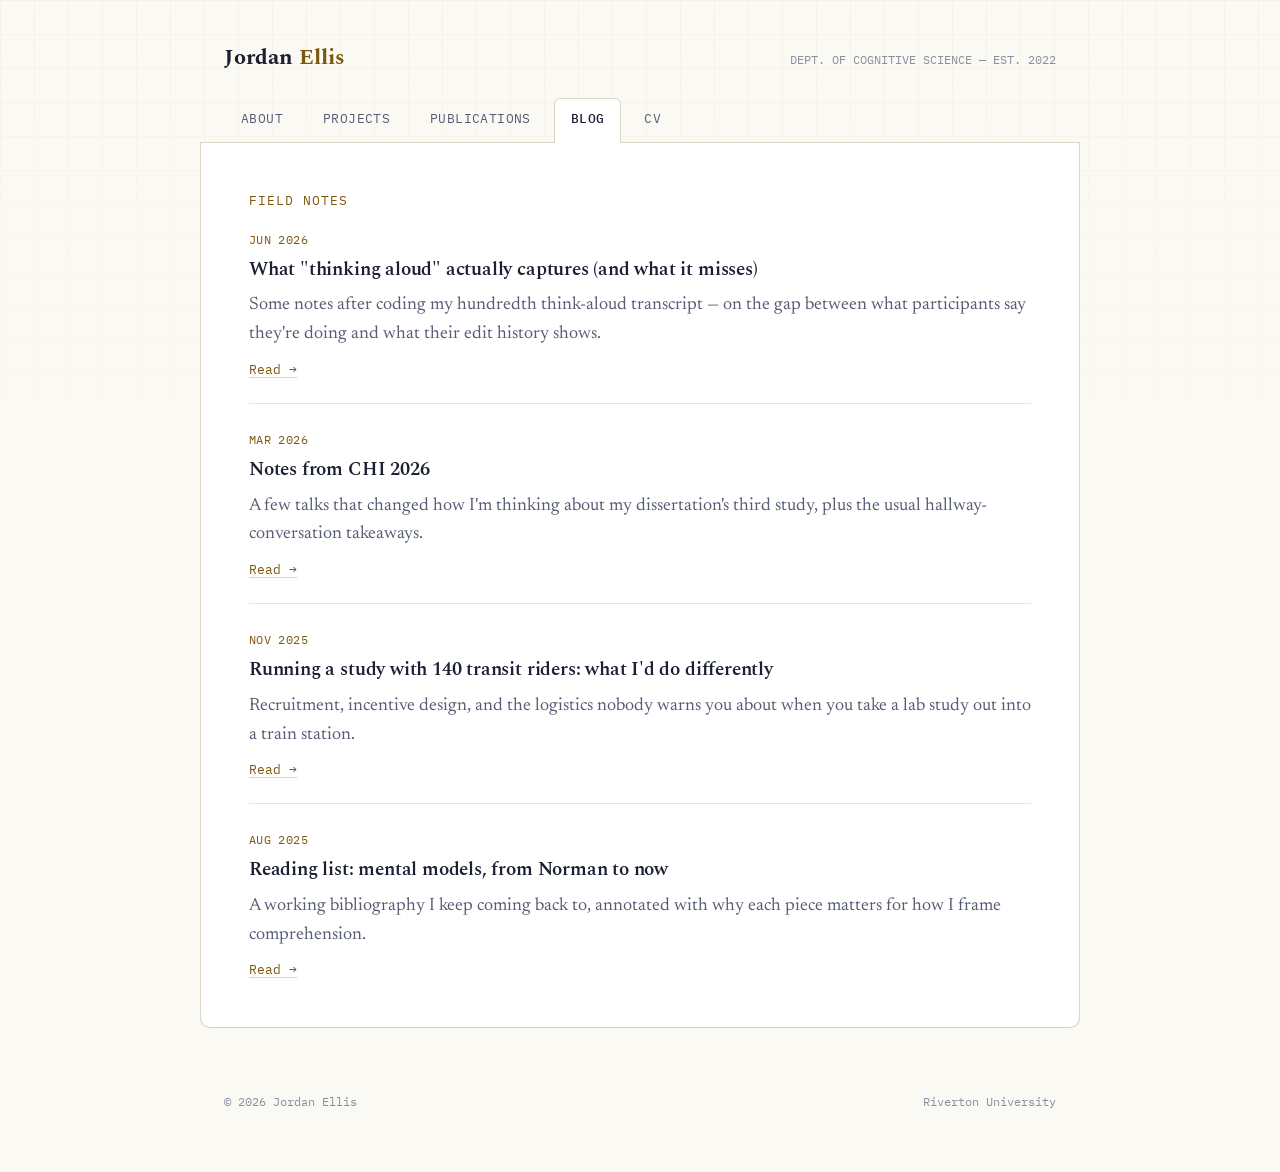
==== blog.html @ 9df5ab48 "redoing from scratch" ====
<!DOCTYPE html>
<html lang="en">
<head>
<meta charset="UTF-8">
<meta name="viewport" content="width=device-width, initial-scale=1.0">
<title>Blog — Jordan Ellis</title>
<link rel="stylesheet" href="style.css">
</head>
<body>

<header class="site-header">
  <div class="masthead">
    <div class="id">Jordan <span>Ellis</span></div>
    <div class="catalog-no">DEPT. OF COGNITIVE SCIENCE — EST. 2022</div>
  </div>
  <nav class="tabs">
    <a href="index.html">About</a>
    <a href="projects.html">Projects</a>
    <a href="publications.html">Publications</a>
    <a href="blog.html" class="active">Blog</a>
    <a href="cv.html">CV</a>
  </nav>
</header>

<main>
  <div class="sheet">
    <div class="eyebrow section-title">Field notes</div>

    <div class="stack">

      <div class="entry">
        <div class="entry-meta">JUN 2026</div>
        <h3>What "thinking aloud" actually captures (and what it misses)</h3>
        <p>Some notes after coding my hundredth think-aloud transcript — on the gap
        between what participants say they're doing and what their edit history shows.</p>
        <div class="links"><a href="#">Read →</a></div>
      </div>

      <div class="entry">
        <div class="entry-meta">MAR 2026</div>
        <h3>Notes from CHI 2026</h3>
        <p>A few talks that changed how I'm thinking about my dissertation's third study,
        plus the usual hallway-conversation takeaways.</p>
        <div class="links"><a href="#">Read →</a></div>
      </div>

      <div class="entry">
        <div class="entry-meta">NOV 2025</div>
        <h3>Running a study with 140 transit riders: what I'd do differently</h3>
        <p>Recruitment, incentive design, and the logistics nobody warns you about when
        you take a lab study out into a train station.</p>
        <div class="links"><a href="#">Read →</a></div>
      </div>

      <div class="entry">
        <div class="entry-meta">AUG 2025</div>
        <h3>Reading list: mental models, from Norman to now</h3>
        <p>A working bibliography I keep coming back to, annotated with why each piece
        matters for how I frame comprehension.</p>
        <div class="links"><a href="#">Read →</a></div>
      </div>

    </div>
  </div>
</main>

<footer>
  <span>© 2026 Jordan Ellis</span>
  <span>Riverton University</span>
</footer>

</body>
</html>
---- style.css ----
@import url('https://fonts.googleapis.com/css2?family=Spectral:wght@400;500;600;700&family=Spectral:ital@1&display=swap');
@import url('https://fonts.googleapis.com/css2?family=Newsreader:ital,wght@0,400;0,500;1,400&display=swap');
@import url('https://fonts.googleapis.com/css2?family=IBM+Plex+Mono:wght@400;500&display=swap');

:root{
  --paper: #FAF9F4;
  --paper-dim: #F0EEE3;
  --card: #FFFFFF;
  --ink: #1B2033;
  --ink-soft: #565C74;
  --ink-faint: #8A8F9E;
  --accent: #A9781F;      /* library-gold */
  --accent-deep: #7C580F;
  --stamp: #B5502E;       /* archive-stamp red, used sparingly */
  --line: #DAD5C4;
  --line-soft: #E9E5D8;

  --font-display: 'Spectral', Georgia, serif;
  --font-body: 'Newsreader', Georgia, serif;
  --font-mono: 'IBM Plex Mono', 'Courier New', monospace;

  --max-w: 880px;
}

*{ box-sizing: border-box; }

html{ scroll-behavior: smooth; }

body{
  margin: 0;
  background: var(--paper);
  color: var(--ink);
  font-family: var(--font-body);
  font-size: 18px;
  line-height: 1.6;
  -webkit-font-smoothing: antialiased;
}

body::before{
  content: "";
  position: fixed;
  inset: 0;
  pointer-events: none;
  z-index: 0;
  background-image:
    linear-gradient(var(--line-soft) 1px, transparent 1px),
    linear-gradient(90deg, var(--line-soft) 1px, transparent 1px);
  background-size: 34px 34px;
  opacity: 0.35;
  mask-image: linear-gradient(to bottom, black, transparent 420px);
  -webkit-mask-image: linear-gradient(to bottom, black, transparent 420px);
}

a{ color: var(--accent-deep); text-decoration-color: var(--line); text-underline-offset: 3px; }
a:hover{ color: var(--stamp); }

h1,h2,h3{
  font-family: var(--font-display);
  font-weight: 600;
  color: var(--ink);
  letter-spacing: -0.01em;
}

.eyebrow{
  font-family: var(--font-mono);
  font-size: 12.5px;
  letter-spacing: 0.08em;
  text-transform: uppercase;
  color: var(--accent-deep);
}

.wrap{
  max-width: var(--max-w);
  margin: 0 auto;
  padding: 0 24px;
  position: relative;
  z-index: 1;
}

/* ---------- Header / Tab navigation ---------- */
.site-header{
  position: relative;
  z-index: 2;
  padding-top: 40px;
}

.masthead{
  max-width: var(--max-w);
  margin: 0 auto;
  padding: 0 24px;
  display: flex;
  align-items: baseline;
  justify-content: space-between;
  gap: 16px;
  margin-bottom: 22px;
}

.masthead .id{
  font-family: var(--font-display);
  font-weight: 700;
  font-size: 22px;
}

.masthead .id span{
  color: var(--accent-deep);
}

.masthead .catalog-no{
  font-family: var(--font-mono);
  font-size: 12px;
  color: var(--ink-faint);
}

nav.tabs{
  max-width: var(--max-w);
  margin: 0 auto;
  padding: 0 24px;
  display: flex;
  gap: 6px;
  border-bottom: 1px solid var(--line);
}

nav.tabs a{
  font-family: var(--font-mono);
  font-size: 13px;
  letter-spacing: 0.03em;
  text-transform: uppercase;
  text-decoration: none;
  color: var(--ink-soft);
  padding: 10px 16px 12px;
  border: 1px solid transparent;
  border-bottom: none;
  border-radius: 6px 6px 0 0;
  position: relative;
  top: 1px;
  background: transparent;
}

nav.tabs a:hover{
  color: var(--ink);
  background: var(--paper-dim);
}

nav.tabs a.active{
  color: var(--ink);
  background: var(--card);
  border-color: var(--line);
  border-bottom: 1px solid var(--card);
  font-weight: 500;
}

/* ---------- Main content card ---------- */
main{
  position: relative;
  z-index: 1;
}

.sheet{
  max-width: var(--max-w);
  margin: 0 auto 64px;
  background: var(--card);
  border: 1px solid var(--line);
  border-top: none;
  padding: 48px;
  border-radius: 0 0 10px 10px;
  box-shadow: 0 1px 0 rgba(0,0,0,0.02);
}

@media (max-width: 640px){
  .sheet{ padding: 28px 22px; }
  .masthead{ flex-direction: column; gap: 4px; }
  body{ font-size: 16.5px; }
}

/* ---------- Hero (About page) ---------- */
.hero{
  display: grid;
  grid-template-columns: 128px 1fr;
  gap: 32px;
  align-items: start;
  padding-bottom: 36px;
  border-bottom: 1px dashed var(--line);
  margin-bottom: 36px;
}

@media (max-width: 640px){
  .hero{ grid-template-columns: 1fr; }
}

.portrait{
  width: 128px;
  height: 128px;
  border-radius: 8px;
  background: linear-gradient(155deg, var(--accent) 0%, var(--accent-deep) 100%);
  color: var(--paper);
  display: flex;
  align-items: center;
  justify-content: center;
  font-family: var(--font-display);
  font-size: 40px;
  font-weight: 600;
}

.hero h1{
  font-size: 34px;
  margin: 0 0 6px;
}

.hero .tagline{
  font-family: var(--font-mono);
  font-size: 14px;
  color: var(--ink-soft);
  margin: 0 0 16px;
}

.hero .bio{
  color: var(--ink-soft);
  max-width: 58ch;
}

.contact-row{
  display: flex;
  flex-wrap: wrap;
  gap: 14px;
  margin-top: 18px;
  font-family: var(--font-mono);
  font-size: 13px;
}

.contact-row a{ text-decoration: none; border-bottom: 1px solid var(--line); padding-bottom: 1px; }

/* ---------- Now / status strip ---------- */
.status-strip{
  display: flex;
  gap: 10px;
  align-items: baseline;
  font-family: var(--font-mono);
  font-size: 13px;
  color: var(--ink-soft);
  background: var(--paper-dim);
  border: 1px solid var(--line-soft);
  border-radius: 6px;
  padding: 12px 16px;
  margin-bottom: 36px;
}

.status-strip .dot{
  width: 7px; height: 7px; border-radius: 50%;
  background: #4C8058; flex: none; margin-top: 6px;
}

/* ---------- Section blocks ---------- */
.section-title{
  font-size: 13px;
  margin: 0 0 18px;
}

.stack{ display: flex; flex-direction: column; gap: 26px; }

/* ---------- Cards: projects / publications / posts ---------- */
.entry{
  padding-bottom: 24px;
  border-bottom: 1px solid var(--line-soft);
}
.entry:last-child{ border-bottom: none; padding-bottom: 0; }

.entry-meta{
  font-family: var(--font-mono);
  font-size: 12px;
  color: var(--accent-deep);
  letter-spacing: 0.03em;
  margin-bottom: 6px;
  display: flex;
  gap: 10px;
  flex-wrap: wrap;
}

.entry h3{
  font-size: 19px;
  margin: 0 0 6px;
}

.entry p{
  color: var(--ink-soft);
  margin: 0 0 10px;
}

.entry .links{
  font-family: var(--font-mono);
  font-size: 12.5px;
  display: flex;
  gap: 14px;
}

.tag{
  display: inline-block;
  font-family: var(--font-mono);
  font-size: 11px;
  padding: 2px 8px;
  border: 1px solid var(--line);
  border-radius: 999px;
  color: var(--ink-soft);
}

/* ---------- CV specific ---------- */
.cv-block{ margin-bottom: 30px; }
.cv-row{
  display: grid;
  grid-template-columns: 120px 1fr;
  gap: 18px;
  margin-bottom: 14px;
}
.cv-row .when{
  font-family: var(--font-mono);
  font-size: 12.5px;
  color: var(--ink-faint);
  padding-top: 3px;
}
.cv-row h4{ margin: 0 0 3px; font-family: var(--font-display); font-size: 17px; font-weight: 600;}
.cv-row .where{ color: var(--ink-soft); font-size: 15px; margin-bottom: 4px; }

.download-btn{
  display: inline-flex;
  align-items: center;
  gap: 8px;
  font-family: var(--font-mono);
  font-size: 13px;
  text-decoration: none;
  color: var(--paper);
  background: var(--ink);
  padding: 10px 18px;
  border-radius: 6px;
}
.download-btn:hover{ background: var(--accent-deep); color: var(--paper); }

@media (max-width: 640px){
  .cv-row{ grid-template-columns: 1fr; gap: 4px; }
}

/* ---------- Footer ---------- */
footer{
  max-width: var(--max-w);
  margin: 0 auto 60px;
  padding: 0 24px;
  font-family: var(--font-mono);
  font-size: 12px;
  color: var(--ink-faint);
  display: flex;
  justify-content: space-between;
}
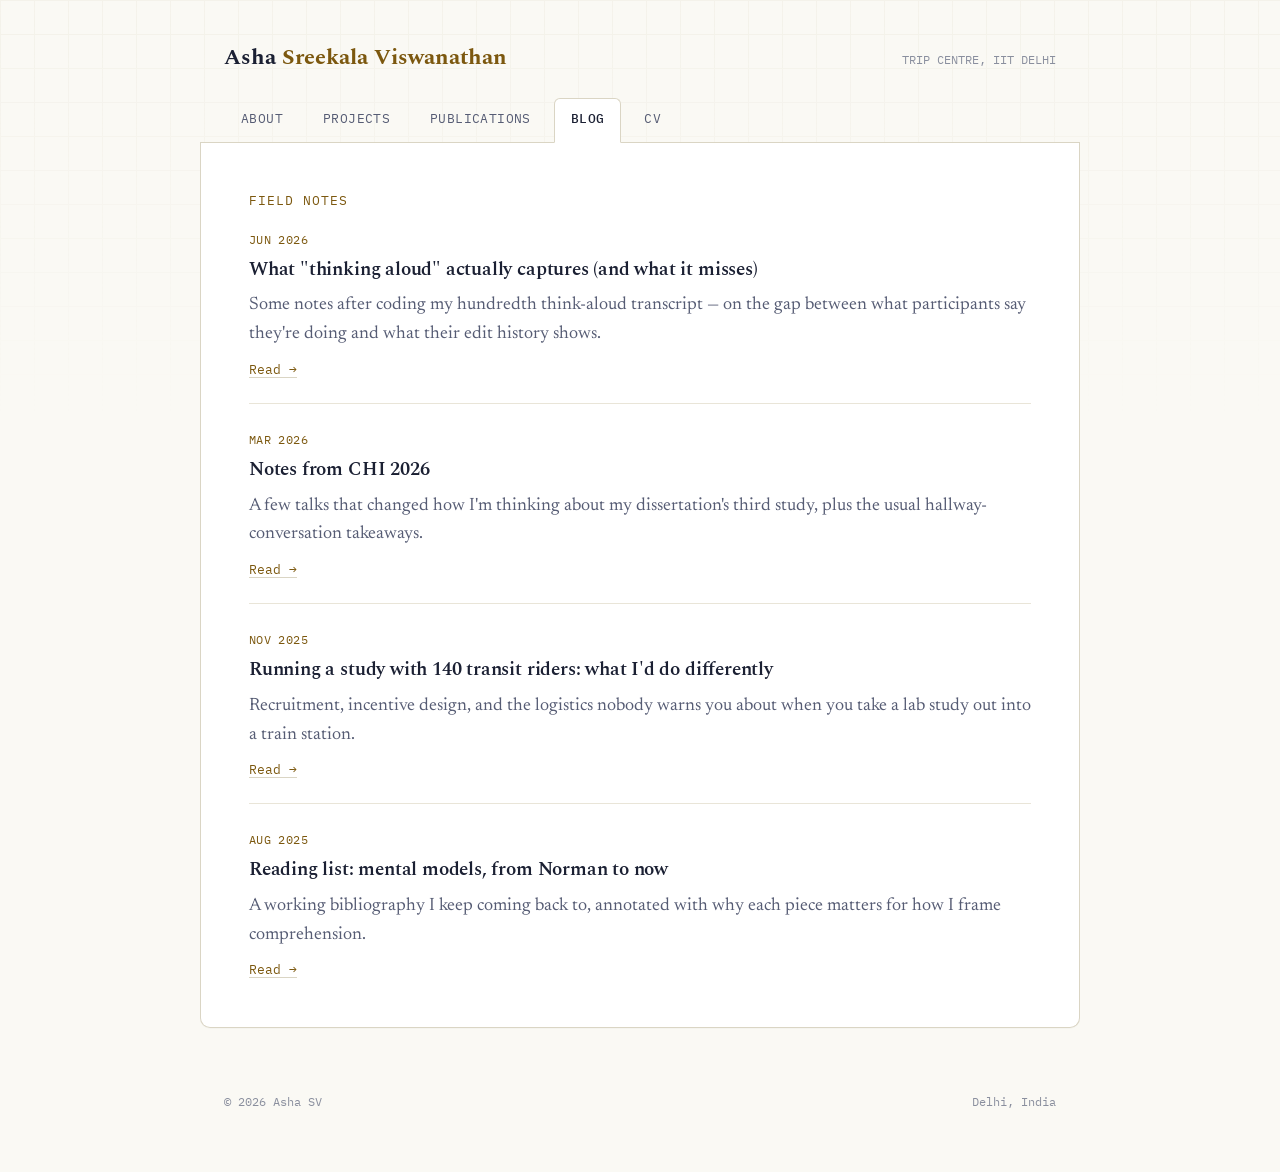
==== commit 40af1860: "header, footer, pubs personalized" ====
--- a/blog.html
+++ b/blog.html
@@ -3,15 +3,15 @@
 <head>
 <meta charset="UTF-8">
 <meta name="viewport" content="width=device-width, initial-scale=1.0">
-<title>Blog — Jordan Ellis</title>
+<title>Blog — Asha Sreekala Viswanathan</title>
 <link rel="stylesheet" href="style.css">
 </head>
 <body>
 
 <header class="site-header">
   <div class="masthead">
-    <div class="id">Jordan <span>Ellis</span></div>
-    <div class="catalog-no">DEPT. OF COGNITIVE SCIENCE — EST. 2022</div>
+    <div class="id">Asha <span>Sreekala Viswanathan</span></div>
+    <div class="catalog-no">TRIP CENTRE, IIT DELHI</div>
   </div>
   <nav class="tabs">
     <a href="index.html">About</a>
@@ -65,8 +65,8 @@
 </main>
 
 <footer>
-  <span>© 2026 Jordan Ellis</span>
-  <span>Riverton University</span>
+  <span>© 2026 Asha SV</span>
+  <span>Delhi, India</span>
 </footer>
 
 </body>
